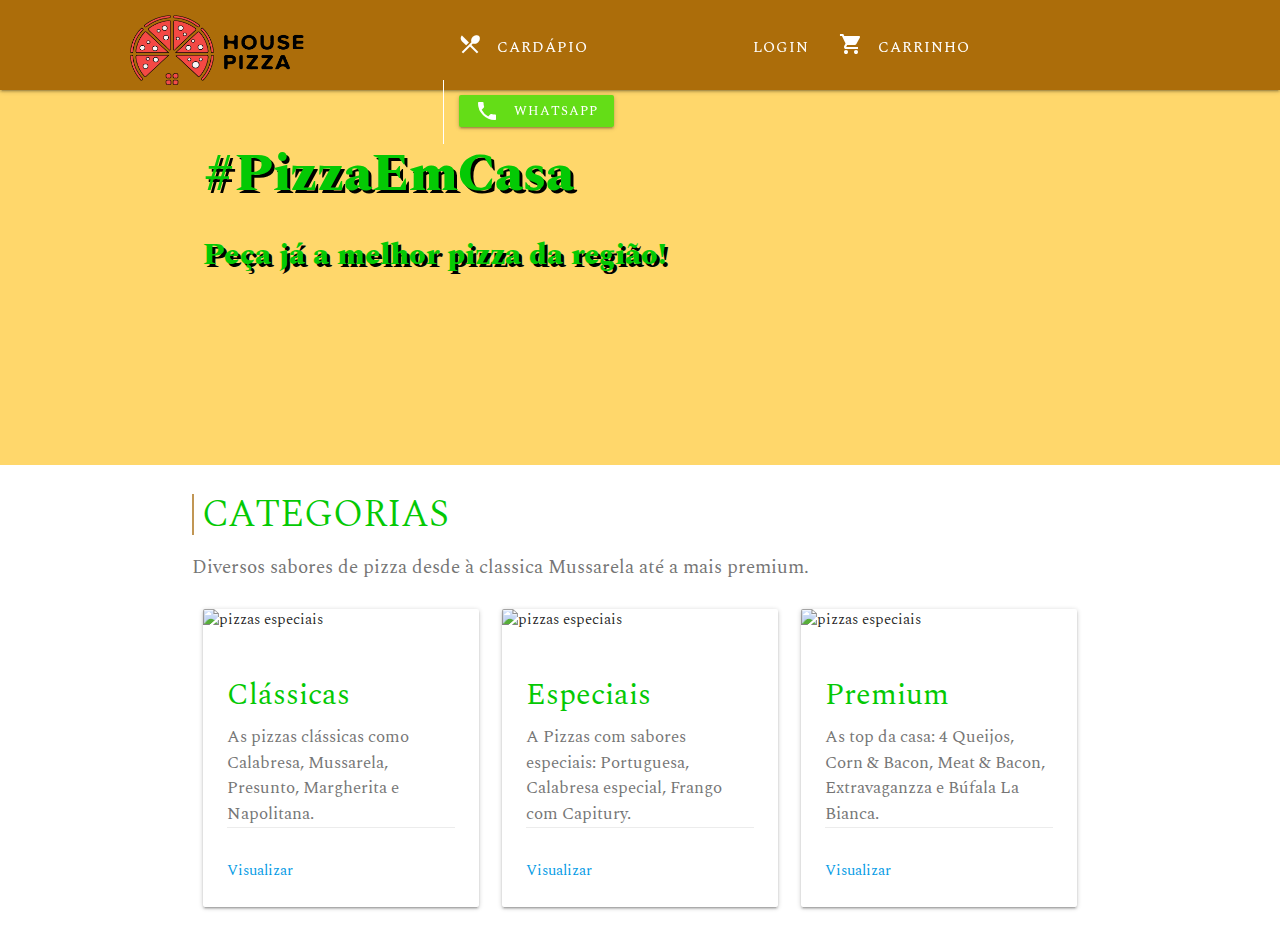
==== housepizza.com.br/index.html @ 8c996c8c "comments" ====
<!DOCTYPE html>
<html lang="pt-br">

<head>
    <meta charset="UTF-8">
    <meta http-equiv="X-UA-Compatible" content="IE=edge">
    <meta name="viewport" content="width=device-width, initial-scale=1.0">
    <link rel="shortcut icon" href="img/pizzaico.ico" type="image/x-icon">
    <title>House Pizza</title>
    <!--Import Google Icon Font-->
    <link href="https://fonts.googleapis.com/icon?family=Material+Icons" rel="stylesheet">
    <link rel="preconnect" href="https://fonts.gstatic.com">
    <link href="https://fonts.googleapis.com/css2?family=Open+Sans:wght@300;400;800&display=swap" rel="stylesheet">
    <link rel="preconnect" href="https://fonts.gstatic.com">
    <link href="https://fonts.googleapis.com/css2?family=Spectral:wght@300;400;800&display=swap" rel="stylesheet">
    <!-- Compiled and minified CSS -->
    <link rel="stylesheet" href="https://cdnjs.cloudflare.com/ajax/libs/materialize/1.0.0/css/materialize.min.css">
    <link rel="stylesheet" href="css/layout.css">
</head>

<body>
    <!-- section#top -->
    <section id="top" class="banner-top">
        <header>
            <!-- .navbar -->
            <div class="navbar-fixed nav-wrapper">
                <nav class="row">
                    <!-- .col -->
                    <div class="col s8 m3 offset-m1">
                        <a href="#" class="logo"><img src="img/logohorizontal.png" width="174" height="70"
                                alt="PizzaRestaurant"></a>
                    </div>
                    <!-- .col mobile -->
                    <div class="col s3 m7 offset-s1">
                        <a href="#" class="sidenav-trigger" data-target="mobile-menu"><i
                                class="material-icons">menu</i></a>
                        <ul class="right hide-on-med-and-down">
                            <li><a href="#cardapio" class="waves-effect"><i
                                        class="material-icons left ">restaurant_menu</i>Cardápio</a></li>
                            <li><a href="#login" class="modal-trigger waves-effect"><i
                                        class="material-icons left ">login</i>Login</a></li>
                            <li><a href="#carrinho" class="waves-effect "><i
                                        class="material-icons left ">shopping_cart</i>Carrinho</a></li>
                            <li><a href="https://api.whatsapp.com/send?phone=55819999999999&text=Ol%C3%A1!"
                                    class="waves-effect light-green accent-4 btn-small"><i
                                        class="material-icons left">phone</i>WhatsApp</a></li>
                        </ul>
                    </div>
                </nav>
            </div>
            <!-- sidenav mobile -->
            <ul class="sidenav" id="mobile-menu">
                <li><a href="#cardapio" class="waves-effect "><i
                            class="material-icons left ">restaurant_menu</i>Cardápio</a></li>
                <li><a href="#login" class="modal-trigger waves-effect"><i
                            class="material-icons left ">login</i>Login</a></li>
                <li><a href="#carrinho" class="waves-effect"><i
                            class="material-icons left ">shopping_cart</i>Carrinho</a></li>
                <li><a href="https://api.whatsapp.com/send?phone=55819999999999&text=Ol%C3%A1!"
                        class="waves-effect light-green accent-4 btn-small"><i
                            class="material-icons left">phone</i>WhatsApp</a></li>
            </ul>
        </header>
        <!-- info -->
        <div id="info" class="container">
            <div class="row">
                <div class="col s12 m7">
                    <header>
                        <h2>#PizzaEmCasa</h2>
                    </header>
                    <p>Peça já a melhor pizza da região!</p>
                </div>
            </div>
        </div>
    </section>
    <!-- Cards -->
    <section id="cartoes">
        <div class="container">
            <header>
                <h3>Categorias</h3>
            </header>
            <p>Diversos sabores de pizza desde à classica Mussarela até a mais premium.</p>
            <div class="row">
                <!-- Card 1 -->
                <div class="col s12 m4">
                    <div class="card">
                        <div class="card-image waves-effect waves-green waves-block">
                            <img src="img/classicas2.jpg" alt="pizzas especiais">
                            <div class="card-content">
                                <header>
                                    <h4>Clássicas</h4>
                                </header>
                                <p>As pizzas clássicas como Calabresa, Mussarela, Presunto, Margherita e Napolitana.</p>
                                <div class="card-action"></div>
                                <a href="#">Visualizar</a>
                            </div>
                        </div>
                    </div>
                </div>
                <!-- Card 2 -->
                <div class="col s12 m4">
                    <div class="card">
                        <div class="card-image waves-effect waves-green waves-block">
                            <img src="img/especiais.jpg" alt="pizzas especiais">
                            <div class="card-content">
                                <header>
                                    <h4>Especiais</h4>
                                </header>
                                <p>A Pizzas com sabores especiais: Portuguesa, Calabresa especial, Frango com Capitury.
                                </p>
                                <div class="card-action"></div>
                                <a href="#">Visualizar</a>
                            </div>
                        </div>
                    </div>
                </div>
                <!-- Card 3 -->
                <div class="col s12 m4">
                    <div class="card">
                        <div class="card-image waves-effect waves-green waves-block">
                            <img src="img/premium.jpg" alt="pizzas especiais">
                            <div class="card-content">
                                <header>
                                    <h4>Premium</h4>
                                </header>
                                <p>As top da casa: 4 Queijos, Corn & Bacon, Meat & Bacon, Extravaganzza e Búfala La
                                    Bianca.</p>
                                <div class="card-action"></div>
                                <a href="#">Visualizar</a>
                            </div>
                        </div>
                    </div>
                </div>
            </div>
        </div>
    </section>

    <!-- JQuery -->
    <script src="https://cdnjs.cloudflare.com/ajax/libs/jquery/3.6.0/jquery.min.js"
        integrity="sha512-894YE6QWD5I59HgZOGReFYm4dnWc1Qt5NtvYSaNcOP+u1T9qYdvdihz0PPSiiqn/+/3e7Jo4EaG7TubfWGUrMQ=="
        crossorigin="anonymous"></script>
    <!-- Compiled and minified JavaScript -->
    <script src="https://cdnjs.cloudflare.com/ajax/libs/materialize/1.0.0/js/materialize.min.js"></script>
    <script src="js/global.js"></script>

</body>

</html>
---- housepizza.com.br/css/layout.css ----
@charset "UTF-8";
/* formatações gerais */

body {
    font-family: 'Spectral', serif;
}

/* formatações da section top */

section#top {
    background-color: #FFD76B;
    height: 31em;
    padding-bottom: 30px;
}

section#top nav {
    background-color: rgba(163, 98, 0, 0.9);
    padding: 1em;
    height: 6em;
}

section#top nav ul li a {
    font-weight: 400;
    text-transform: uppercase;
    letter-spacing: 1px;
}

section#top nav ul li:nth-child(4) {
    border-left: 1px solid white;
}

div#info {
    color: #04c904;
    text-shadow: 3px 3px black;
    

    margin-top: 3em;

}
div#info h2{
    font-weight: 800;
    
}
div#info p{
    font-size: 30px;
    font-weight: 800;
}
section#cartoes{
    background-color: white;


}
section#cartoes p{
    font-size: 19px;
    color: #757575;
}
h3{
    color: #04c904;
    font-weight: 300;
    text-transform: uppercase;
    border-left: 2px solid  #a36200ab;
    padding-left: 8px;
    font-size: 2.5em;

}
h4{
    font-size: 2em
}

/* classes */
.banner-top{
    background: url('../img/banner2-base.jpg') no-repeat right bottom;
    
}
.logo{
    margin-bottom: 1px;
}
.card .card-content p{
    font-size: 17px !important;
}

.card .card-content h4{
    color: #04c904;
}
.card .card-action a{
    color: #a36200ab !important;
}
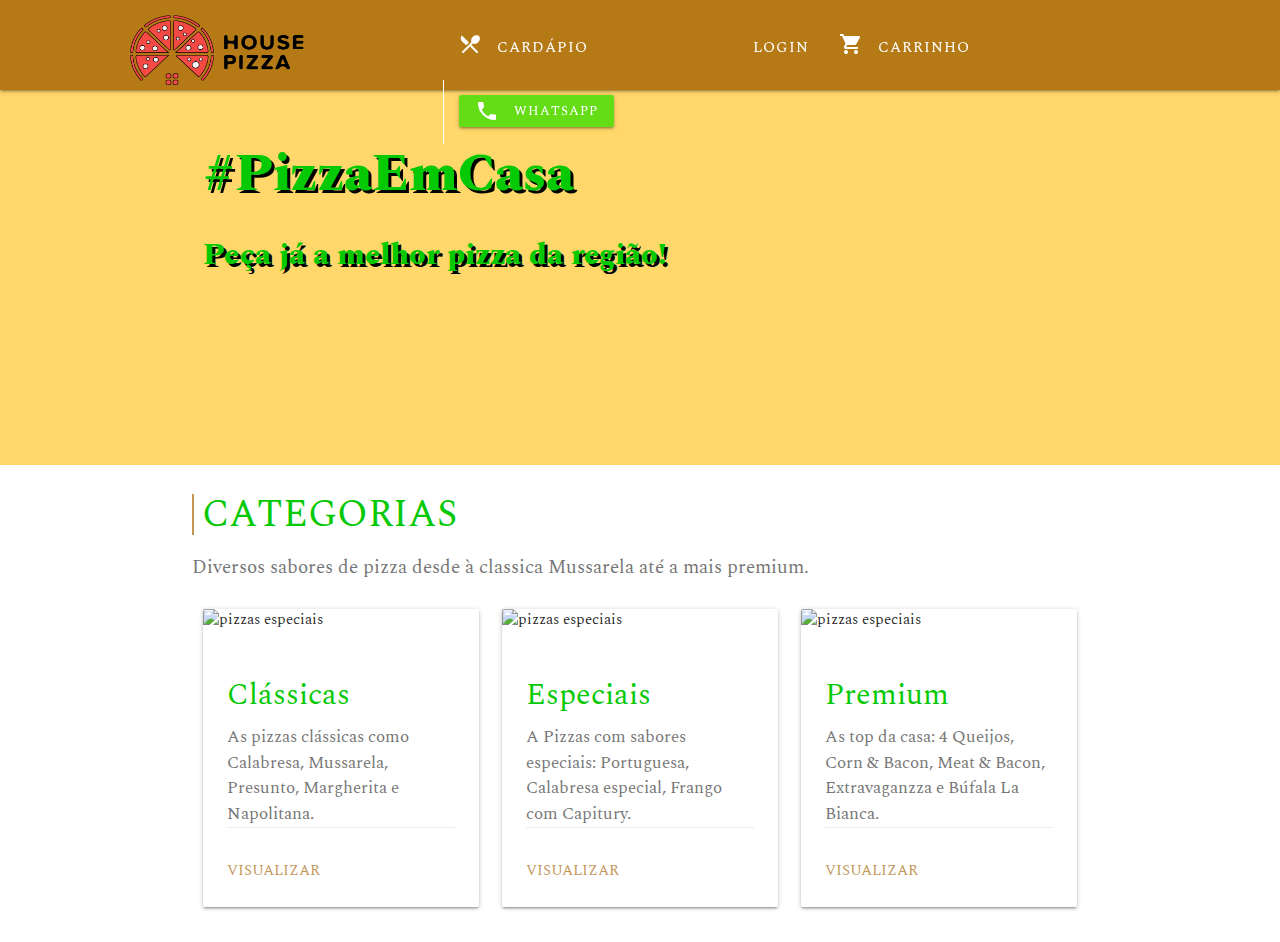
==== commit 9582b72a: "tam-font" ====
--- a/housepizza.com.br/index.html
+++ b/housepizza.com.br/index.html
@@ -9,8 +9,6 @@
     <title>House Pizza</title>
     <!--Import Google Icon Font-->
     <link href="https://fonts.googleapis.com/icon?family=Material+Icons" rel="stylesheet">
-    <link rel="preconnect" href="https://fonts.gstatic.com">
-    <link href="https://fonts.googleapis.com/css2?family=Open+Sans:wght@300;400;800&display=swap" rel="stylesheet">
     <link rel="preconnect" href="https://fonts.gstatic.com">
     <link href="https://fonts.googleapis.com/css2?family=Spectral:wght@300;400;800&display=swap" rel="stylesheet">
     <!-- Compiled and minified CSS -->
--- a/housepizza.com.br/css/layout.css
+++ b/housepizza.com.br/css/layout.css
@@ -14,7 +14,7 @@
 }
 
 section#top nav {
-    background-color: rgba(163, 98, 0, 0.9);
+    background-color: rgba(163, 98, 0, 0.8);
     padding: 1em;
     height: 6em;
 }
@@ -56,7 +56,7 @@
 }
 h3{
     color: #04c904;
-    font-weight: 300;
+    font-weight: 400;
     text-transform: uppercase;
     border-left: 2px solid  #a36200ab;
     padding-left: 8px;
@@ -82,6 +82,9 @@
 .card .card-content h4{
     color: #04c904;
 }
-.card .card-action a{
+.card-content a{
     color: #a36200ab !important;
-}+    font-weight: 400;
+    text-transform: uppercase;
+}
+
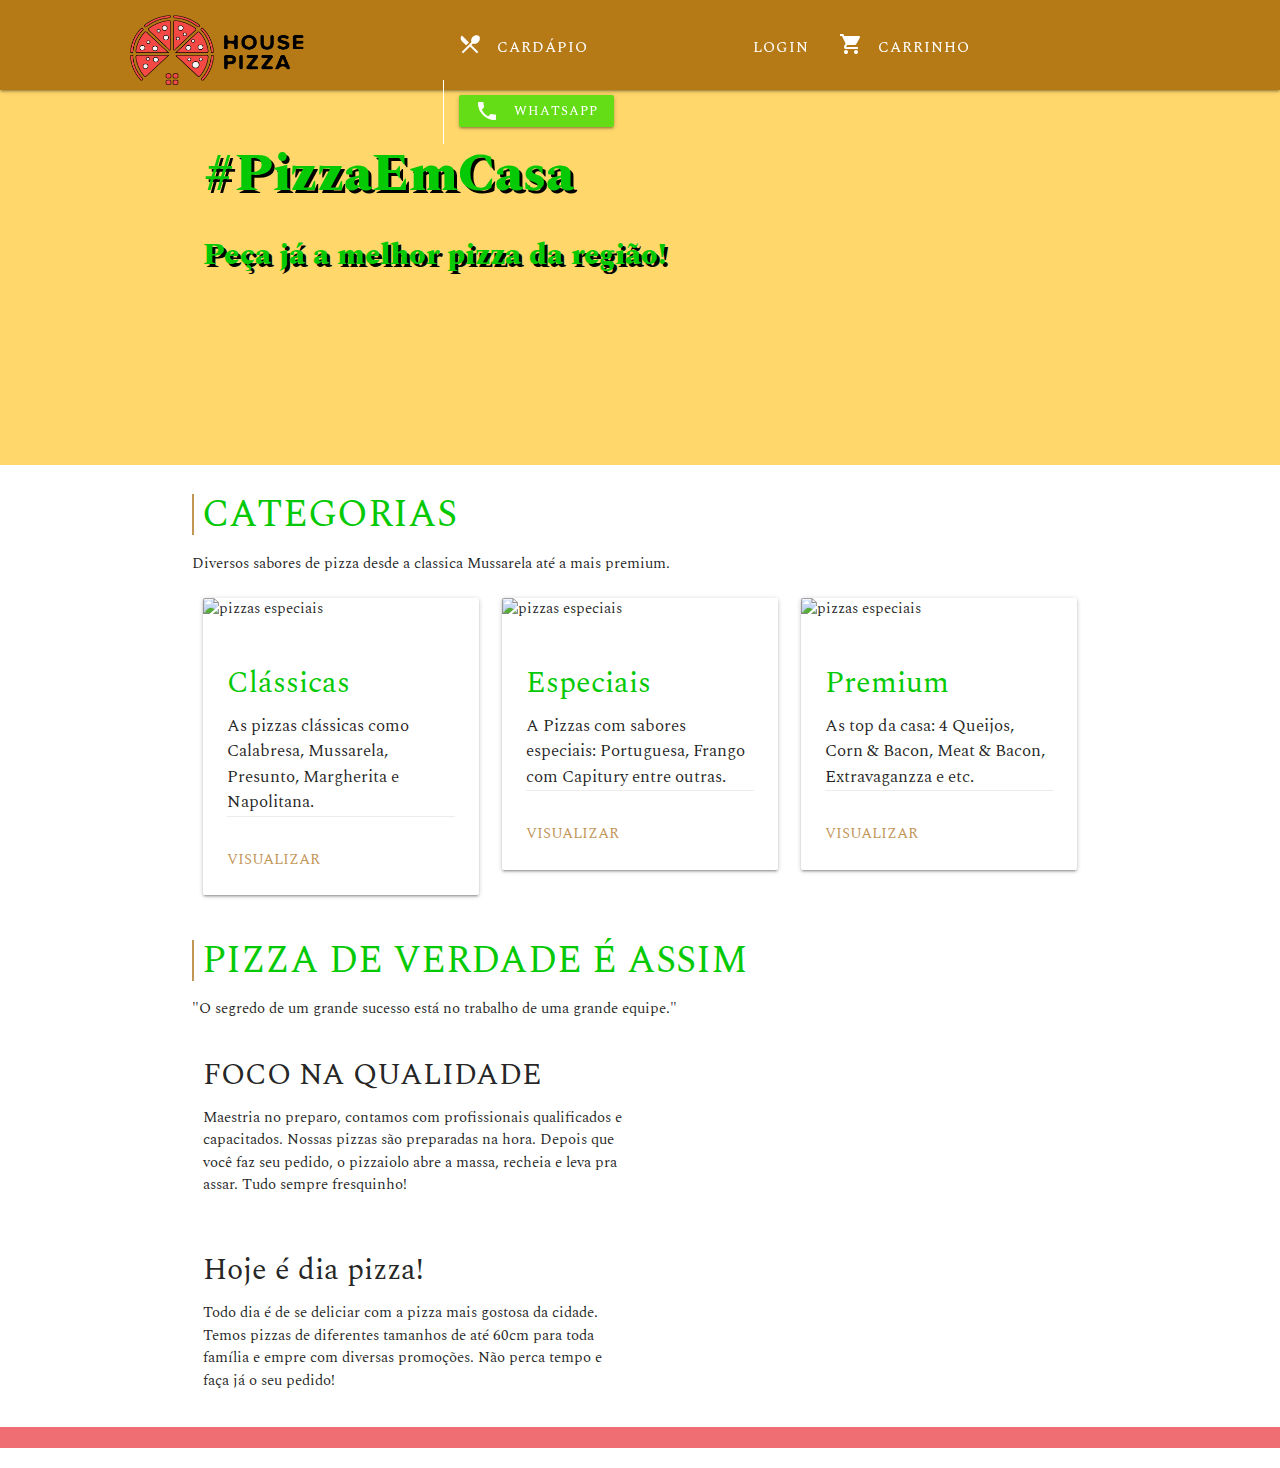
==== commit a8ad664e: "start-footer" ====
--- a/housepizza.com.br/index.html
+++ b/housepizza.com.br/index.html
@@ -72,12 +72,12 @@
         </div>
     </section>
     <!-- Cards -->
-    <section id="cartoes">
+    <section id="categorias">
         <div class="container">
             <header>
                 <h3>Categorias</h3>
             </header>
-            <p>Diversos sabores de pizza desde à classica Mussarela até a mais premium.</p>
+            <p>Diversos sabores de pizza desde a classica Mussarela até a mais premium.</p>
             <div class="row">
                 <!-- Card 1 -->
                 <div class="col s12 m4">
@@ -104,7 +104,7 @@
                                 <header>
                                     <h4>Especiais</h4>
                                 </header>
-                                <p>A Pizzas com sabores especiais: Portuguesa, Calabresa especial, Frango com Capitury.
+                                <p>A Pizzas com sabores especiais: Portuguesa, Frango com Capitury entre outras.
                                 </p>
                                 <div class="card-action"></div>
                                 <a href="#">Visualizar</a>
@@ -121,8 +121,7 @@
                                 <header>
                                     <h4>Premium</h4>
                                 </header>
-                                <p>As top da casa: 4 Queijos, Corn & Bacon, Meat & Bacon, Extravaganzza e Búfala La
-                                    Bianca.</p>
+                                <p>As top da casa: 4 Queijos, Corn & Bacon, Meat & Bacon, Extravaganzza e etc.</p>
                                 <div class="card-action"></div>
                                 <a href="#">Visualizar</a>
                             </div>
@@ -132,6 +131,63 @@
             </div>
         </div>
     </section>
+    <!--mid content-->
+    <section id="mid">
+        <!-- titulo mid -->
+        <div class="container">
+            <header>
+                <h3>Pizza de verdade é assim</h3>
+            </header>
+            <p>"O segredo de um grande sucesso está no trabalho de uma grande equipe."</p>
+            <!-- texto2 mid -->
+            <div class="row">
+                <div class="col s12 m6 l6">
+                    <header>
+                        <h4>FOCO NA QUALIDADE</h4>
+                    </header>
+                    <p>Maestria no preparo, contamos com profissionais qualificados e capacitados. Nossas pizzas são
+                        preparadas na hora. Depois que você faz seu pedido, o pizzaiolo abre a massa, recheia e leva pra
+                        assar. Tudo sempre fresquinho!</p>
+                </div>
+                <!-- video mid -->
+                <div class="col s12 m6 l6">
+                    <video class="responsive-video" autoplay loop>
+                        <source src="video/videopizza.mp4" type="video/mp4">
+                    </video>
+                </div>
+            </div>
+            <!-- texto1 mid -->
+            <div class="row">
+                <div class="col s12 m6 l6">
+                    <header>
+                        <h4>Hoje é dia pizza!</h4>
+                    </header>
+                    <p>Todo dia é de se deliciar com a pizza mais gostosa da cidade. Temos pizzas de diferentes tamanhos
+                        de
+                        até 60cm para toda família e empre com diversas promoções. Não perca tempo e faça já o seu
+                        pedido!</p>
+                </div>
+                <!-- imagem mid -->
+                <div class="col s12 m6 l6">
+                    <img src="img/pizzamid1.jpg" alt="" class="responsive-img" />
+                </div>
+            </div>
+    </section>
+    <!-- rodapé -->
+    <footer class="page-footer">
+        <div class="container">
+            <div class="row">
+                <div class="col s12 m6 l6">
+
+                </div>
+                <div class="col s12 m4 l4 offset-l2">
+                    
+                </div>
+            </div>
+        </div>
+
+    </footer>
+
 
     <!-- JQuery -->
     <script src="https://cdnjs.cloudflare.com/ajax/libs/jquery/3.6.0/jquery.min.js"
@@ -140,7 +196,6 @@
     <!-- Compiled and minified JavaScript -->
     <script src="https://cdnjs.cloudflare.com/ajax/libs/materialize/1.0.0/js/materialize.min.js"></script>
     <script src="js/global.js"></script>
-
 </body>
 
 </html>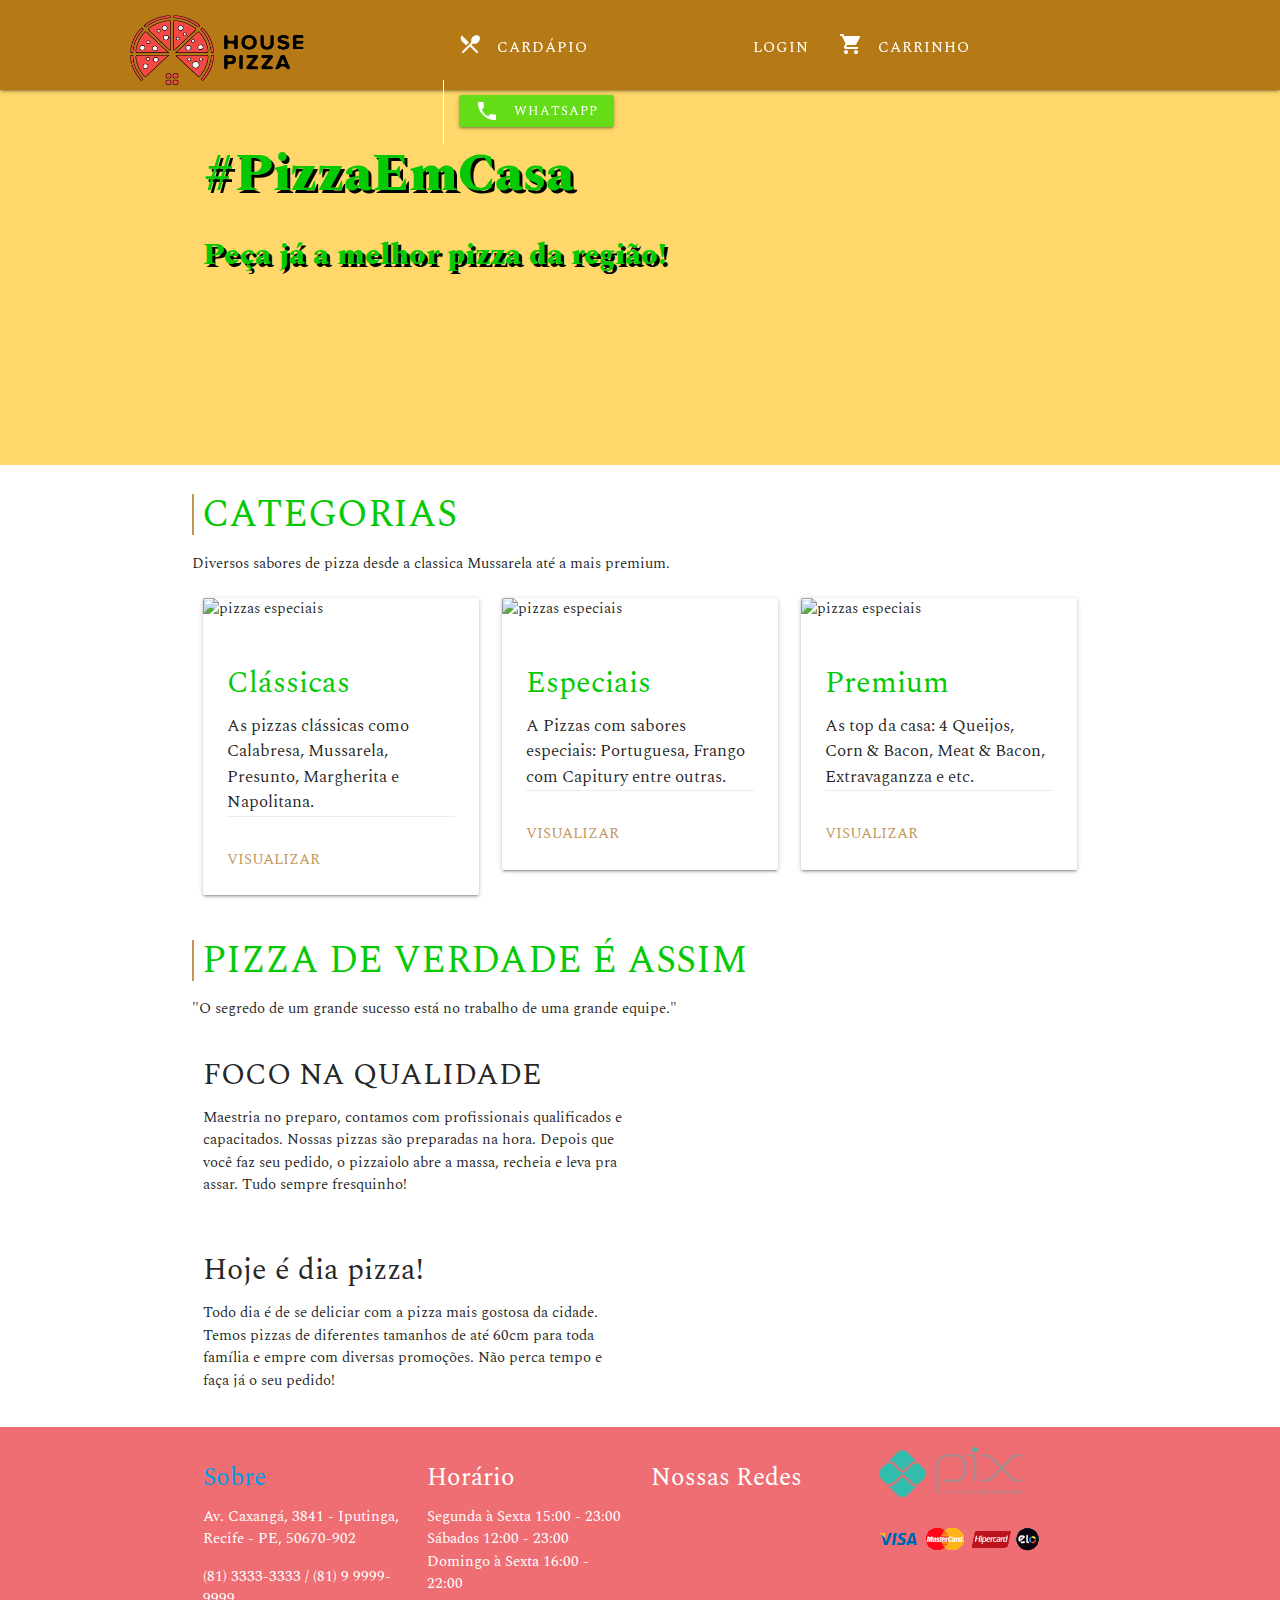
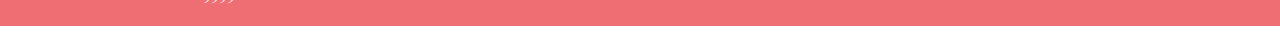
==== commit 9c7ea1f8: "footer-update" ====
--- a/housepizza.com.br/index.html
+++ b/housepizza.com.br/index.html
@@ -177,10 +177,29 @@
     <footer class="page-footer">
         <div class="container">
             <div class="row">
-                <div class="col s12 m6 l6">
-
-                </div>
-                <div class="col s12 m4 l4 offset-l2">
+                <div class="col s12 m3 l3">
+                    <header><h5><a href="#">Sobre</a></h5></header>
+                    <p>Av. Caxangá, 3841 - Iputinga, Recife - PE, 50670-902</p>
+                    <p>(81) 3333-3333 / (81) 9 9999-9999</p>
+
+                </div>
+                <div class="col s12 m3 l3 ">
+                    <header><h5>Horário</h5></header>
+                    <ul>
+                        <li>Segunda à Sexta 15:00 - 23:00</li>
+                        <li>Sábados 12:00 - 23:00</li>
+                        <li>Domingo à Sexta 16:00 - 22:00</li>
+                    </ul>
+                </div>
+                <div class="col s12 m3 l3 ">
+                    <header><h5>Nossas Redes</h5></header>
+                    <p></p>
+                    
+                </div>
+                <div class="col s12 m3 l3 ">
+                    <img src="img/cocaCola.png" alt="">
+                    <img src="img/pix-bc-logo-4.png" alt="">
+                    <img src="img/cartaopgt.png" alt="">
                     
                 </div>
             </div>
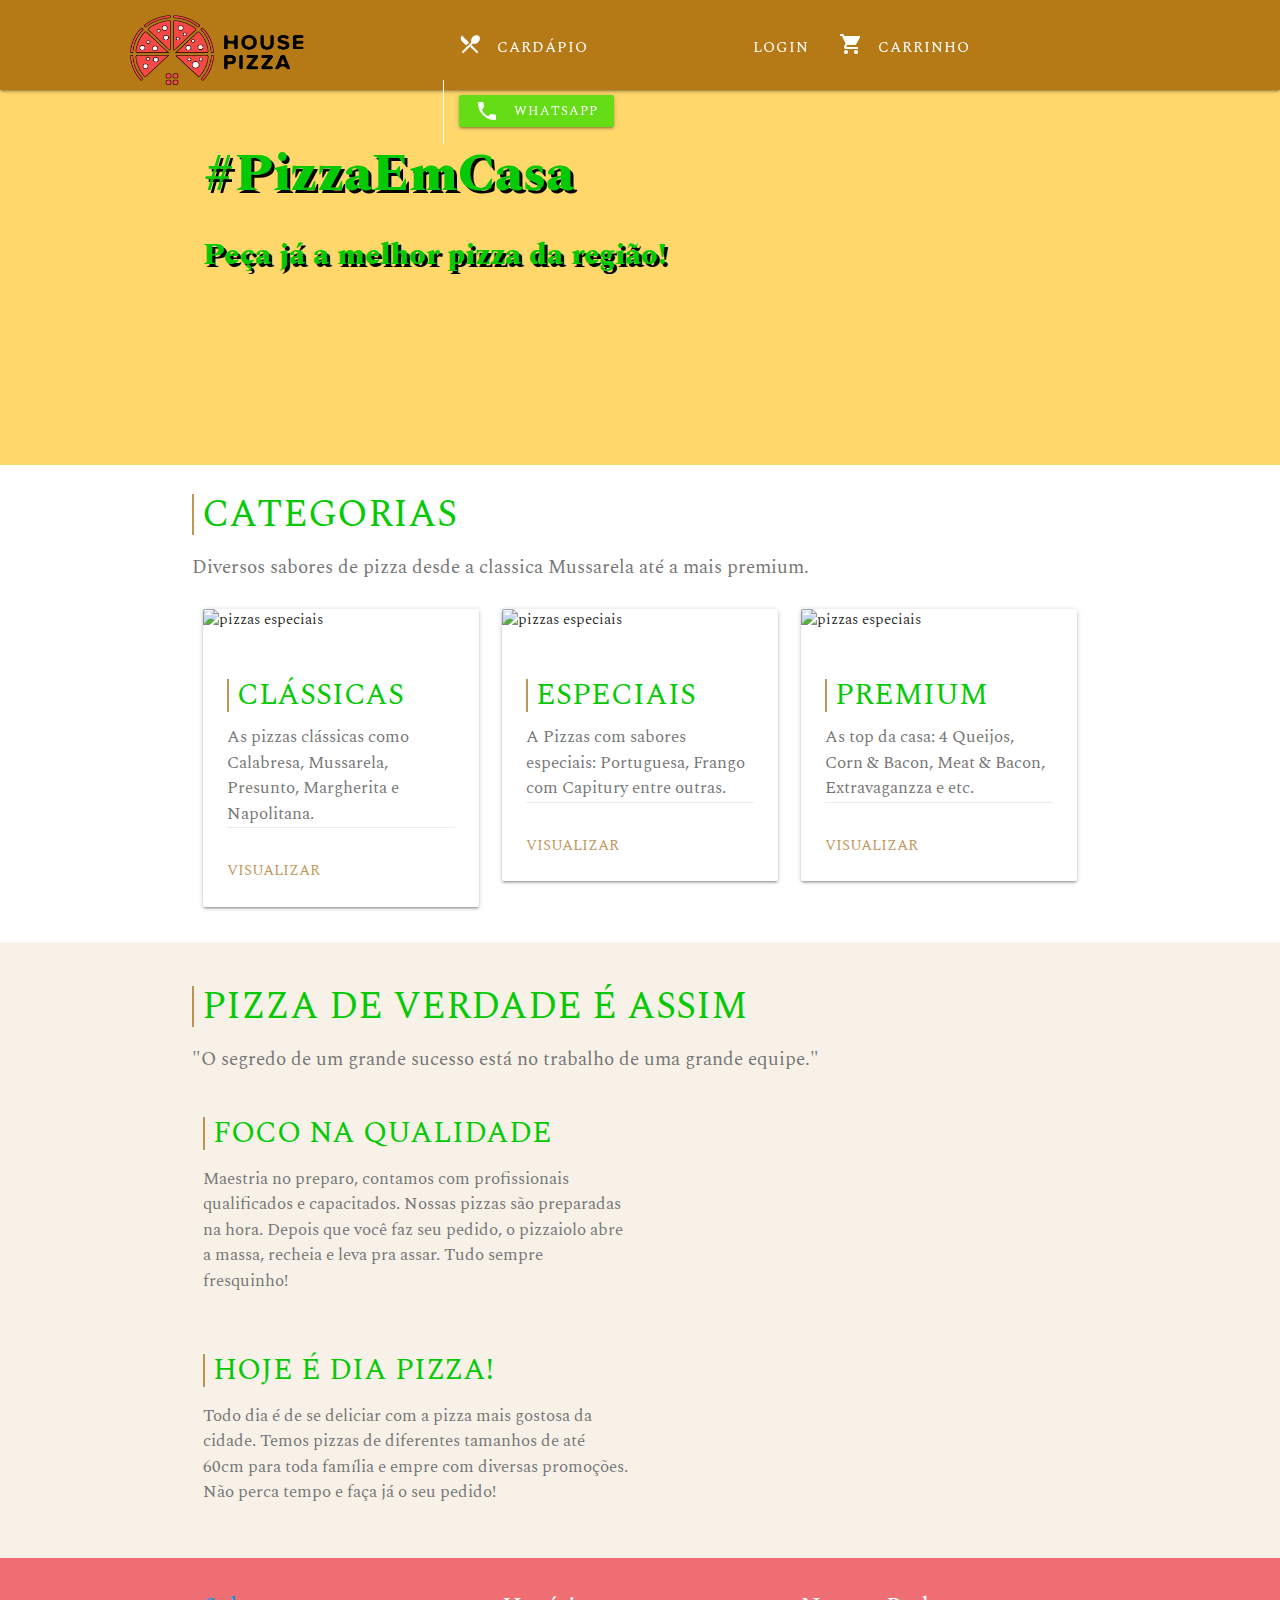
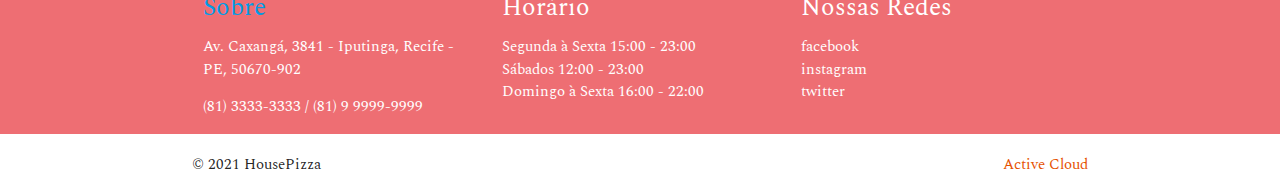
==== commit c7679c47: "footer-inicio" ====
--- a/housepizza.com.br/index.html
+++ b/housepizza.com.br/index.html
@@ -177,13 +177,13 @@
     <footer class="page-footer">
         <div class="container">
             <div class="row">
-                <div class="col s12 m3 l3">
+                <div class="col s12 m4 l4">
                     <header><h5><a href="#">Sobre</a></h5></header>
                     <p>Av. Caxangá, 3841 - Iputinga, Recife - PE, 50670-902</p>
                     <p>(81) 3333-3333 / (81) 9 9999-9999</p>
 
                 </div>
-                <div class="col s12 m3 l3 ">
+                <div class="col s12 m4 l4 ">
                     <header><h5>Horário</h5></header>
                     <ul>
                         <li>Segunda à Sexta 15:00 - 23:00</li>
@@ -191,21 +191,23 @@
                         <li>Domingo à Sexta 16:00 - 22:00</li>
                     </ul>
                 </div>
-                <div class="col s12 m3 l3 ">
+                <div class="col s12 m4 l4 ">
                     <header><h5>Nossas Redes</h5></header>
-                    <p></p>
-                    
-                </div>
-                <div class="col s12 m3 l3 ">
-                    <img src="img/cocaCola.png" alt="">
-                    <img src="img/pix-bc-logo-4.png" alt="">
-                    <img src="img/cartaopgt.png" alt="">
-                    
+                    <ul>
+                        <li><a href="#"></a>facebook</li>
+                        <li><a href="#"></a>instagram</li>
+                        <li><a href="#"></a>twitter</li>
+                    </ul>    
                 </div>
             </div>
         </div>
-
-    </footer>
+</footer>
+<footer class="footer-copyright">
+    <div class="container">
+        &copy; 2021 HousePizza
+        <a href="#" class="right orange-text text-darken-4">Active Cloud</a>
+    </div>
+</footer>
 
 
     <!-- JQuery -->
--- a/housepizza.com.br/css/layout.css
+++ b/housepizza.com.br/css/layout.css
@@ -32,59 +32,78 @@
 div#info {
     color: #04c904;
     text-shadow: 3px 3px black;
-    
+    margin-top: 3em;
+}
 
-    margin-top: 3em;
+div#info h2 {
+    font-weight: 800;
+}
 
-}
-div#info h2{
-    font-weight: 800;
-    
-}
-div#info p{
+div#info p {
     font-size: 30px;
     font-weight: 800;
 }
-section#cartoes{
-    background-color: white;
 
+/* categorias */
 
+section#categorias {
+    background-color: #fff;
 }
-section#cartoes p{
+
+section#categorias p, section#mid p {
     font-size: 19px;
     color: #757575;
 }
-h3{
+
+/*titulos*/
+
+h3 {
     color: #04c904;
     font-weight: 400;
     text-transform: uppercase;
-    border-left: 2px solid  #a36200ab;
+    border-left: 2px solid #a36200ab;
     padding-left: 8px;
     font-size: 2.5em;
+}
 
-}
-h4{
+h4 {
+    color: #04c904;
+    font-weight: 400;
+    text-transform: uppercase;
+    border-left: 2px solid #a36200ab;
+    padding-left: 8px;
     font-size: 2em
 }
 
+/* mid content */
+
+section#mid {
+    background-color: rgba(163, 98, 0, 0.09);
+    padding-top: 1em;
+    padding-bottom: 1em;
+}
+
 /* classes */
-.banner-top{
+
+.banner-top {
     background: url('../img/banner2-base.jpg') no-repeat right bottom;
-    
 }
-.logo{
+
+.logo {
     margin-bottom: 1px;
 }
-.card .card-content p{
+
+.card .card-content p, section#mid .row p {
     font-size: 17px !important;
 }
 
-.card .card-content h4{
+.card .card-content h4 {
     color: #04c904;
 }
-.card-content a{
+
+.card-content a {
     color: #a36200ab !important;
     font-weight: 400;
     text-transform: uppercase;
 }
-
+.page-footer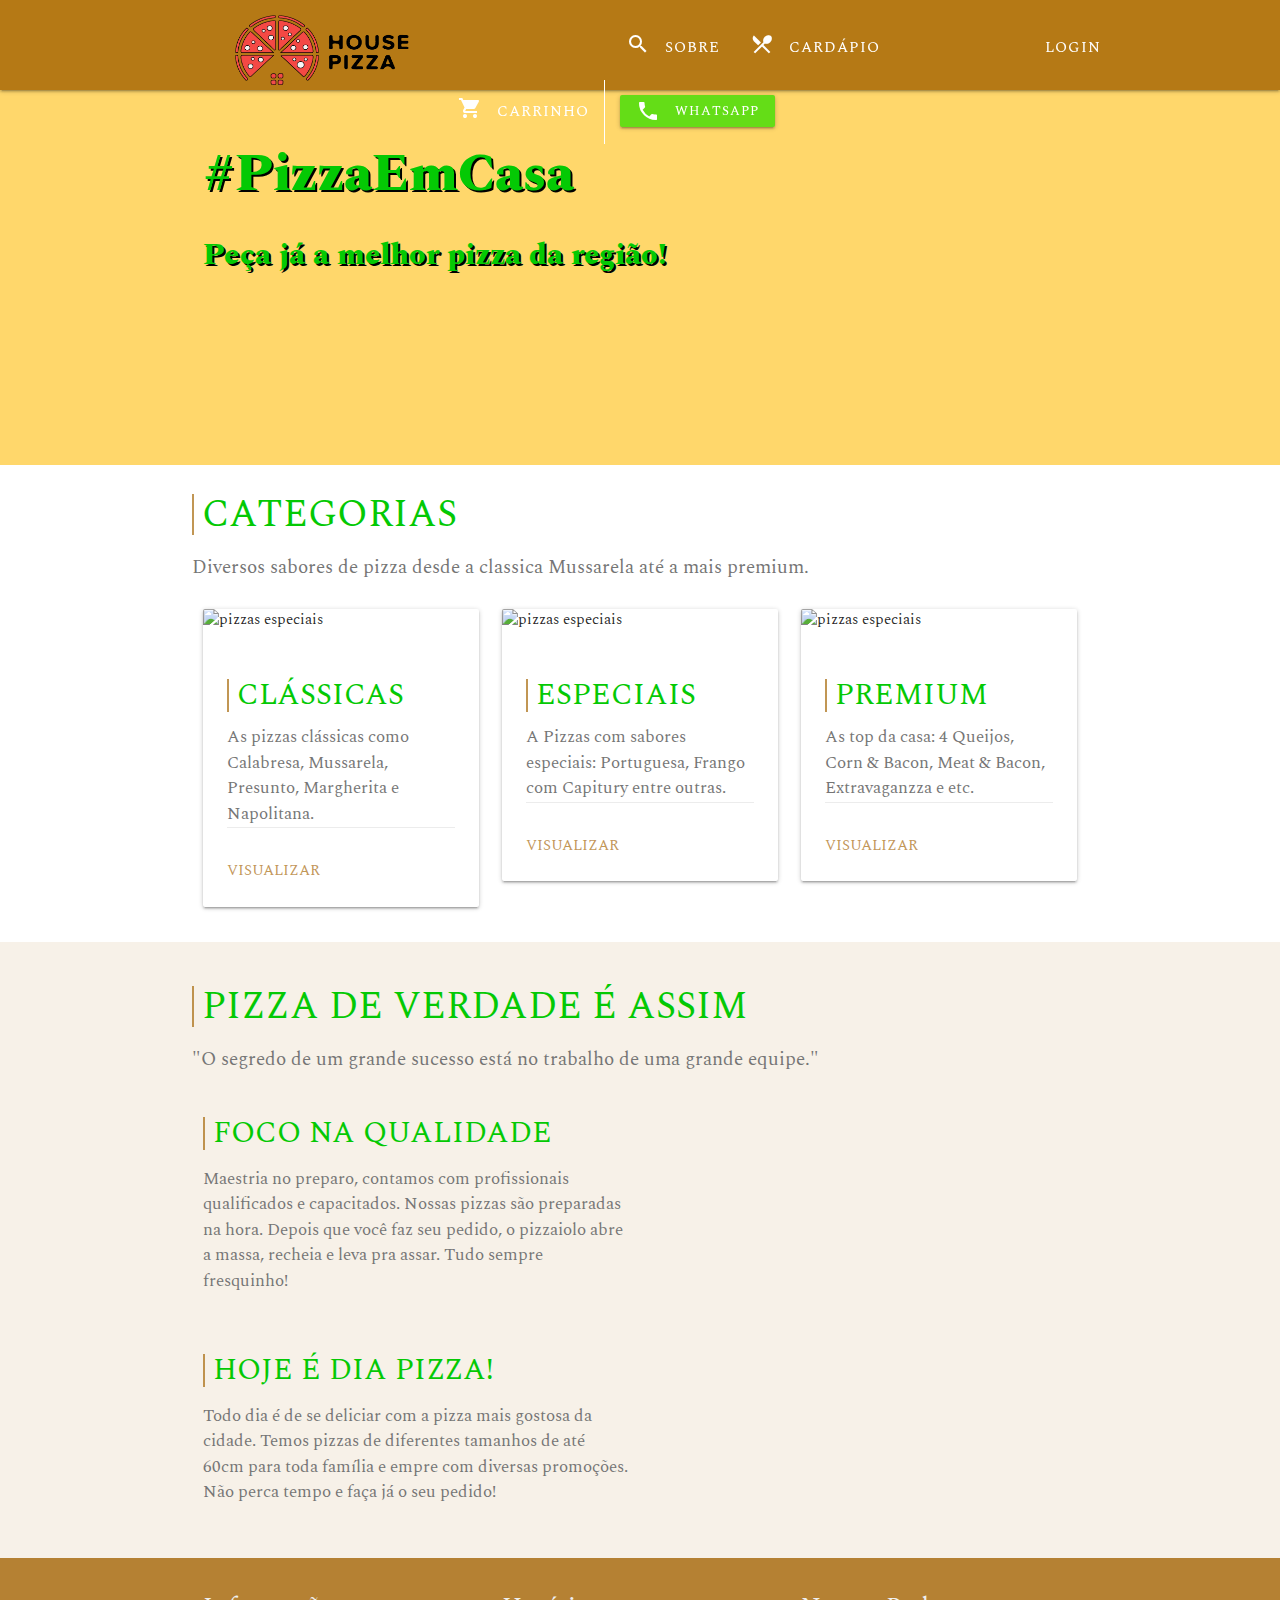
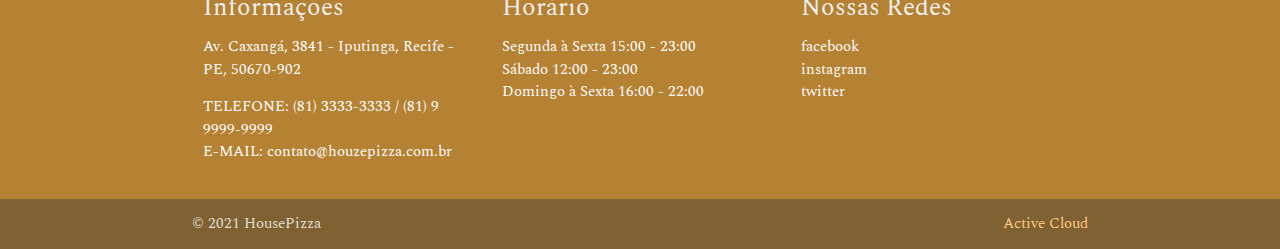
==== commit ff84f281: "footer+background" ====
--- a/housepizza.com.br/index.html
+++ b/housepizza.com.br/index.html
@@ -24,15 +24,17 @@
             <div class="navbar-fixed nav-wrapper">
                 <nav class="row">
                     <!-- .col -->
-                    <div class="col s8 m3 offset-m1">
+                    <div class="col s8 m2 offset-m2">
                         <a href="#" class="logo"><img src="img/logohorizontal.png" width="174" height="70"
                                 alt="PizzaRestaurant"></a>
                     </div>
                     <!-- .col mobile -->
-                    <div class="col s3 m7 offset-s1">
+                    <div class="col s3 m8 offset-s1">
                         <a href="#" class="sidenav-trigger" data-target="mobile-menu"><i
                                 class="material-icons">menu</i></a>
                         <ul class="right hide-on-med-and-down">
+                            <li><a href="#sobre" class="waves-effect "><i
+                                        class="material-icons left ">manage_search</i>Sobre</a></li>
                             <li><a href="#cardapio" class="waves-effect"><i
                                         class="material-icons left ">restaurant_menu</i>Cardápio</a></li>
                             <li><a href="#login" class="modal-trigger waves-effect"><i
@@ -48,6 +50,8 @@
             </div>
             <!-- sidenav mobile -->
             <ul class="sidenav" id="mobile-menu">
+                <li><a href="#sobre" class="waves-effect "><i class="material-icons left ">manage_search</i>Sobre</a>
+                </li>
                 <li><a href="#cardapio" class="waves-effect "><i
                             class="material-icons left ">restaurant_menu</i>Cardápio</a></li>
                 <li><a href="#login" class="modal-trigger waves-effect"><i
@@ -178,36 +182,45 @@
         <div class="container">
             <div class="row">
                 <div class="col s12 m4 l4">
-                    <header><h5><a href="#">Sobre</a></h5></header>
+                    <header>
+                        <h5>Informações</h5>
+                    </header>
                     <p>Av. Caxangá, 3841 - Iputinga, Recife - PE, 50670-902</p>
-                    <p>(81) 3333-3333 / (81) 9 9999-9999</p>
-
+                    <ul>
+                        <li>TELEFONE: (81) 3333-3333 / (81) 9 9999-9999</li>
+                        <li>E-MAIL: contato@houzepizza.com.br</li>
+                    </ul>
                 </div>
                 <div class="col s12 m4 l4 ">
-                    <header><h5>Horário</h5></header>
+                    <header>
+                        <h5>Horário</h5>
+                    </header>
                     <ul>
                         <li>Segunda à Sexta 15:00 - 23:00</li>
-                        <li>Sábados 12:00 - 23:00</li>
+                        <li>Sábado 12:00 - 23:00</li>
                         <li>Domingo à Sexta 16:00 - 22:00</li>
                     </ul>
                 </div>
                 <div class="col s12 m4 l4 ">
-                    <header><h5>Nossas Redes</h5></header>
+                    <header>
+                        <h5>Nossas Redes</h5>
+                    </header>
                     <ul>
                         <li><a href="#"></a>facebook</li>
                         <li><a href="#"></a>instagram</li>
                         <li><a href="#"></a>twitter</li>
-                    </ul>    
-                </div>
-            </div>
-        </div>
-</footer>
-<footer class="footer-copyright">
-    <div class="container">
-        &copy; 2021 HousePizza
-        <a href="#" class="right orange-text text-darken-4">Active Cloud</a>
-    </div>
-</footer>
+                    </ul>
+                </div>
+            </div>
+        </div>
+        <div class="footer-copyright">
+            <div class="container">
+                &copy; 2021 HousePizza
+                <a href="#" class="right orange-text text-lighten-3">Active Cloud</a>
+            </div>
+        </div>
+    </footer>
+
 
 
     <!-- JQuery -->
--- a/housepizza.com.br/css/layout.css
+++ b/housepizza.com.br/css/layout.css
@@ -25,13 +25,13 @@
     letter-spacing: 1px;
 }
 
-section#top nav ul li:nth-child(4) {
+section#top nav ul li:nth-child(5) {
     border-left: 1px solid white;
 }
 
 div#info {
     color: #04c904;
-    text-shadow: 3px 3px black;
+    text-shadow: 2px 2px black;
     margin-top: 3em;
 }
 
@@ -106,4 +106,14 @@
     font-weight: 400;
     text-transform: uppercase;
 }
+.page-footer{
+    background-color: rgba(163, 98, 0, 0.8);
+}
+.page-footer .footer-copyright{
+    background-color: rgba(51, 51, 51, 0.4)
+
+}
+.page-footer h5{
+    color: #efefef;
+}
 .page-footer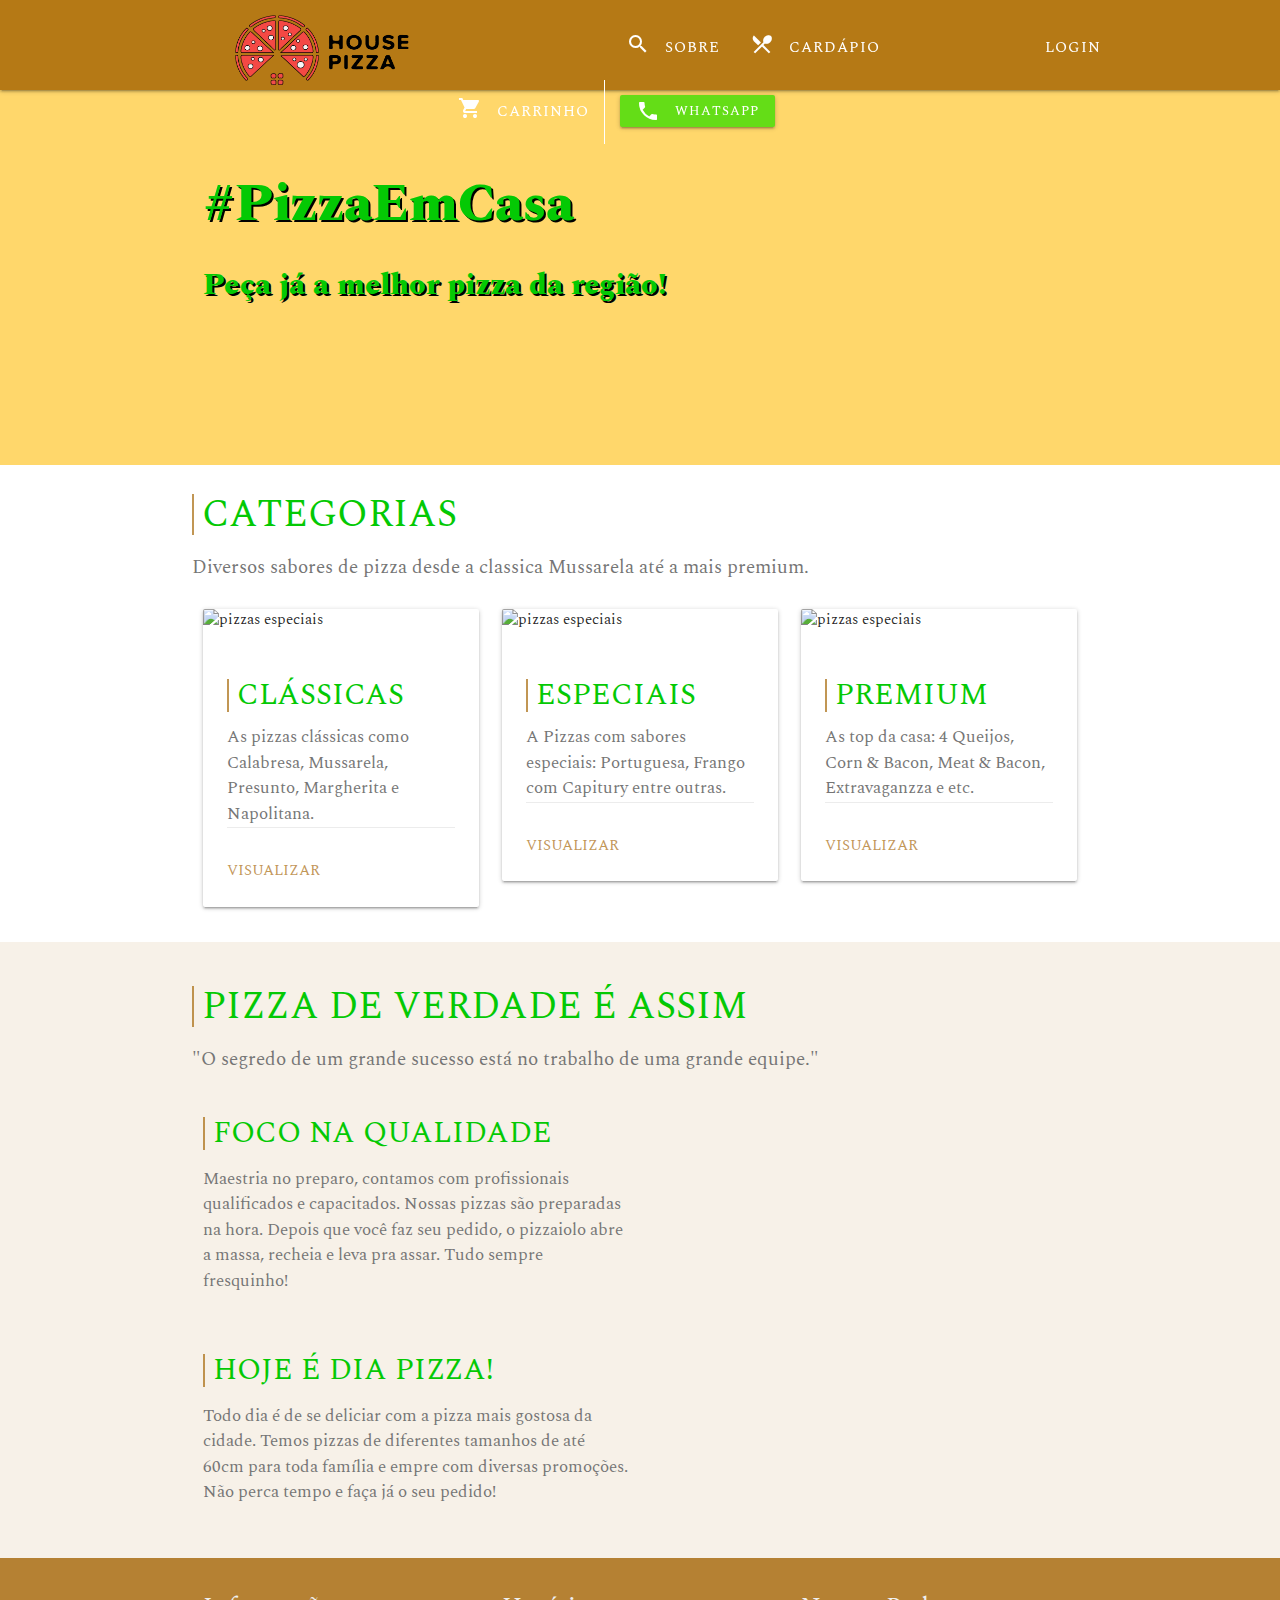
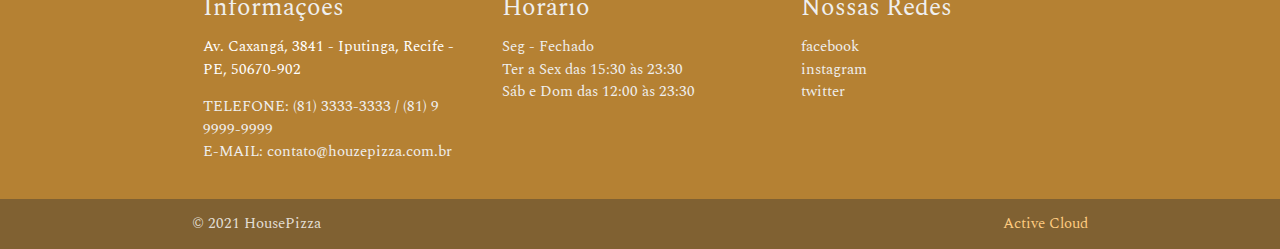
==== commit c99e8bc3: "adjust 1" ====
--- a/housepizza.com.br/index.html
+++ b/housepizza.com.br/index.html
@@ -196,9 +196,9 @@
                         <h5>Horário</h5>
                     </header>
                     <ul>
-                        <li>Segunda à Sexta 15:00 - 23:00</li>
-                        <li>Sábado 12:00 - 23:00</li>
-                        <li>Domingo à Sexta 16:00 - 22:00</li>
+                        <li>Seg - Fechado</li>
+                        <li>Ter a Sex das  15:30 às 23:30</li>
+                        <li>Sáb e Dom das  12:00 às 23:30</li>
                     </ul>
                 </div>
                 <div class="col s12 m4 l4 ">
--- a/housepizza.com.br/css/layout.css
+++ b/housepizza.com.br/css/layout.css
@@ -32,7 +32,7 @@
 div#info {
     color: #04c904;
     text-shadow: 2px 2px black;
-    margin-top: 3em;
+    margin-top: 5em
 }
 
 div#info h2 {
@@ -106,14 +106,15 @@
     font-weight: 400;
     text-transform: uppercase;
 }
-.page-footer{
+
+.page-footer {
     background-color: rgba(163, 98, 0, 0.8);
 }
-.page-footer .footer-copyright{
+
+.page-footer .footer-copyright {
     background-color: rgba(51, 51, 51, 0.4)
+}
 
-}
-.page-footer h5{
+.page-footer h5, ul {
     color: #efefef;
-}
-.page-footer+}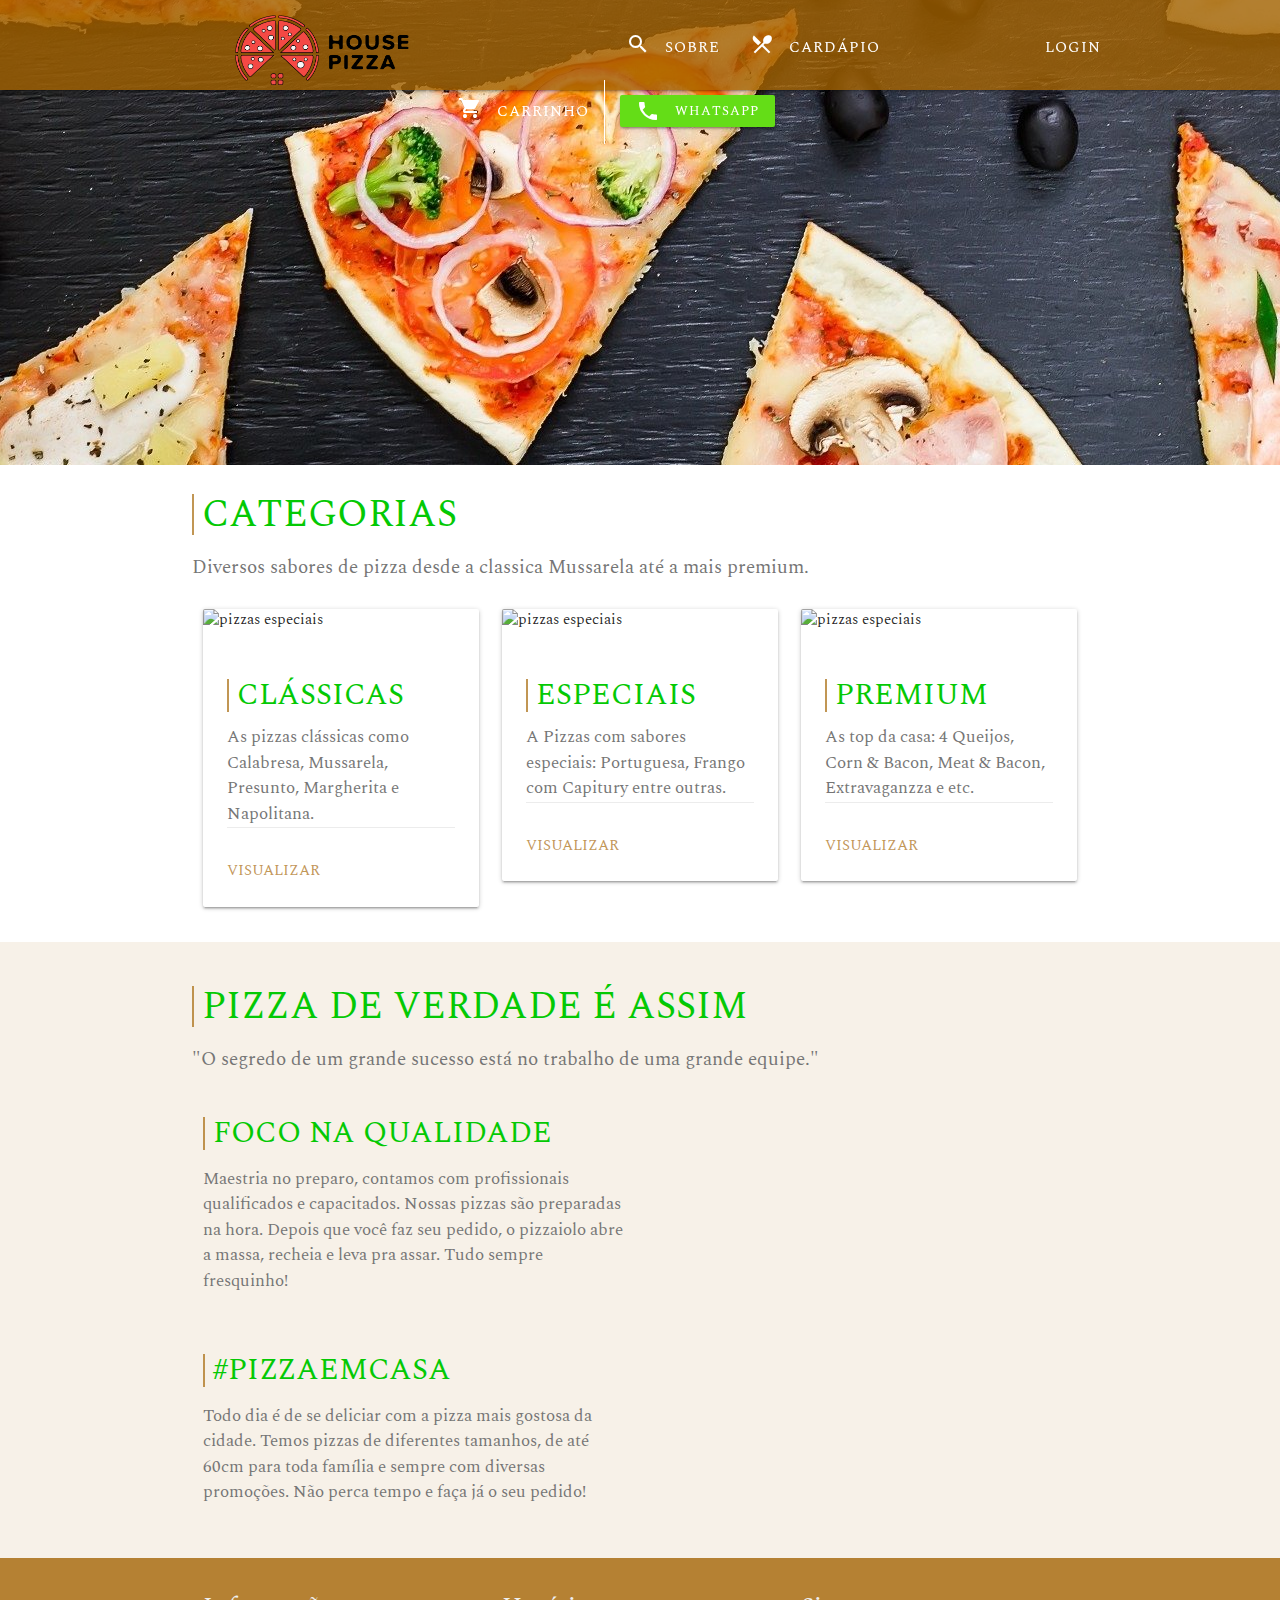
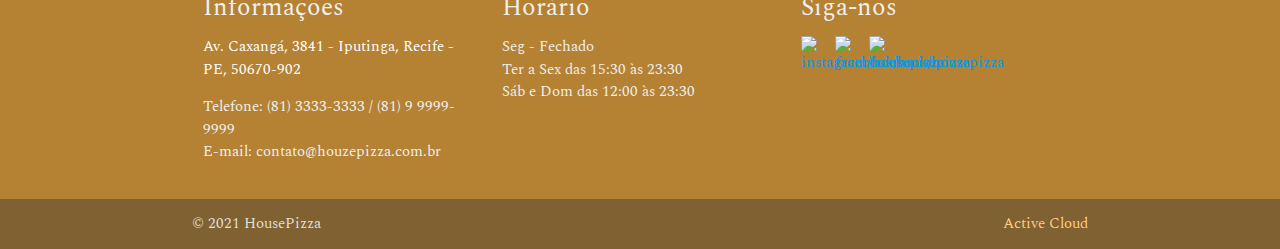
==== commit 521d5edc: "v2" ====
--- a/housepizza.com.br/index.html
+++ b/housepizza.com.br/index.html
@@ -26,7 +26,7 @@
                     <!-- .col -->
                     <div class="col s8 m2 offset-m2">
                         <a href="#" class="logo"><img src="img/logohorizontal.png" width="174" height="70"
-                                alt="PizzaRestaurant"></a>
+                                alt="HousePizza"></a>
                     </div>
                     <!-- .col mobile -->
                     <div class="col s3 m8 offset-s1">
@@ -63,17 +63,6 @@
                             class="material-icons left">phone</i>WhatsApp</a></li>
             </ul>
         </header>
-        <!-- info -->
-        <div id="info" class="container">
-            <div class="row">
-                <div class="col s12 m7">
-                    <header>
-                        <h2>#PizzaEmCasa</h2>
-                    </header>
-                    <p>Peça já a melhor pizza da região!</p>
-                </div>
-            </div>
-        </div>
     </section>
     <!-- Cards -->
     <section id="categorias">
@@ -164,11 +153,12 @@
             <div class="row">
                 <div class="col s12 m6 l6">
                     <header>
-                        <h4>Hoje é dia pizza!</h4>
-                    </header>
-                    <p>Todo dia é de se deliciar com a pizza mais gostosa da cidade. Temos pizzas de diferentes tamanhos
+                        <h4>#PizzaEmCasa</h4>
+                    </header>
+                    <p>Todo dia é de se deliciar com a pizza mais gostosa da cidade. Temos pizzas de diferentes
+                        tamanhos,
                         de
-                        até 60cm para toda família e empre com diversas promoções. Não perca tempo e faça já o seu
+                        até 60cm para toda família e sempre com diversas promoções. Não perca tempo e faça já o seu
                         pedido!</p>
                 </div>
                 <!-- imagem mid -->
@@ -187,8 +177,8 @@
                     </header>
                     <p>Av. Caxangá, 3841 - Iputinga, Recife - PE, 50670-902</p>
                     <ul>
-                        <li>TELEFONE: (81) 3333-3333 / (81) 9 9999-9999</li>
-                        <li>E-MAIL: contato@houzepizza.com.br</li>
+                        <li>Telefone: (81) 3333-3333 / (81) 9 9999-9999</li>
+                        <li>E-mail: contato@houzepizza.com.br</li>
                     </ul>
                 </div>
                 <div class="col s12 m4 l4 ">
@@ -197,18 +187,18 @@
                     </header>
                     <ul>
                         <li>Seg - Fechado</li>
-                        <li>Ter a Sex das  15:30 às 23:30</li>
-                        <li>Sáb e Dom das  12:00 às 23:30</li>
+                        <li>Ter a Sex das 15:30 às 23:30</li>
+                        <li>Sáb e Dom das 12:00 às 23:30</li>
                     </ul>
                 </div>
-                <div class="col s12 m4 l4 ">
-                    <header>
-                        <h5>Nossas Redes</h5>
+                <div id="redes" class="col s12 m4 l4 ">
+                    <header>
+                        <h5>Siga-nos</h5>
                     </header>
                     <ul>
-                        <li><a href="#"></a>facebook</li>
-                        <li><a href="#"></a>instagram</li>
-                        <li><a href="#"></a>twitter</li>
+                        <li><a href="#"><img src="img/instagram.png" alt="instagram/housepizza"></a></li>
+                        <li><a href="#"><img src="img/facebook.png" alt="facebook/housepizza"></a></li>
+                        <li><a href="#"><img src="img/twitter.png" alt="facebook/housepizza"></a></li>
                     </ul>
                 </div>
             </div>
--- a/housepizza.com.br/css/layout.css
+++ b/housepizza.com.br/css/layout.css
@@ -27,21 +27,6 @@
 
 section#top nav ul li:nth-child(5) {
     border-left: 1px solid white;
-}
-
-div#info {
-    color: #04c904;
-    text-shadow: 2px 2px black;
-    margin-top: 5em
-}
-
-div#info h2 {
-    font-weight: 800;
-}
-
-div#info p {
-    font-size: 30px;
-    font-weight: 800;
 }
 
 /* categorias */
@@ -83,10 +68,24 @@
     padding-bottom: 1em;
 }
 
+/*redes*/
+
+div#redes ul li {
+    height: 30px;
+    width: 30px;
+    display: inline-block;
+}
+
+.redes {
+    position: absolute;
+    bottom: 12px;
+    right: 150px;
+}
+
 /* classes */
 
 .banner-top {
-    background: url('../img/banner2-base.jpg') no-repeat right bottom;
+    background: url('../img/bannerpizza.png') no-repeat center bottom;
 }
 
 .logo {
